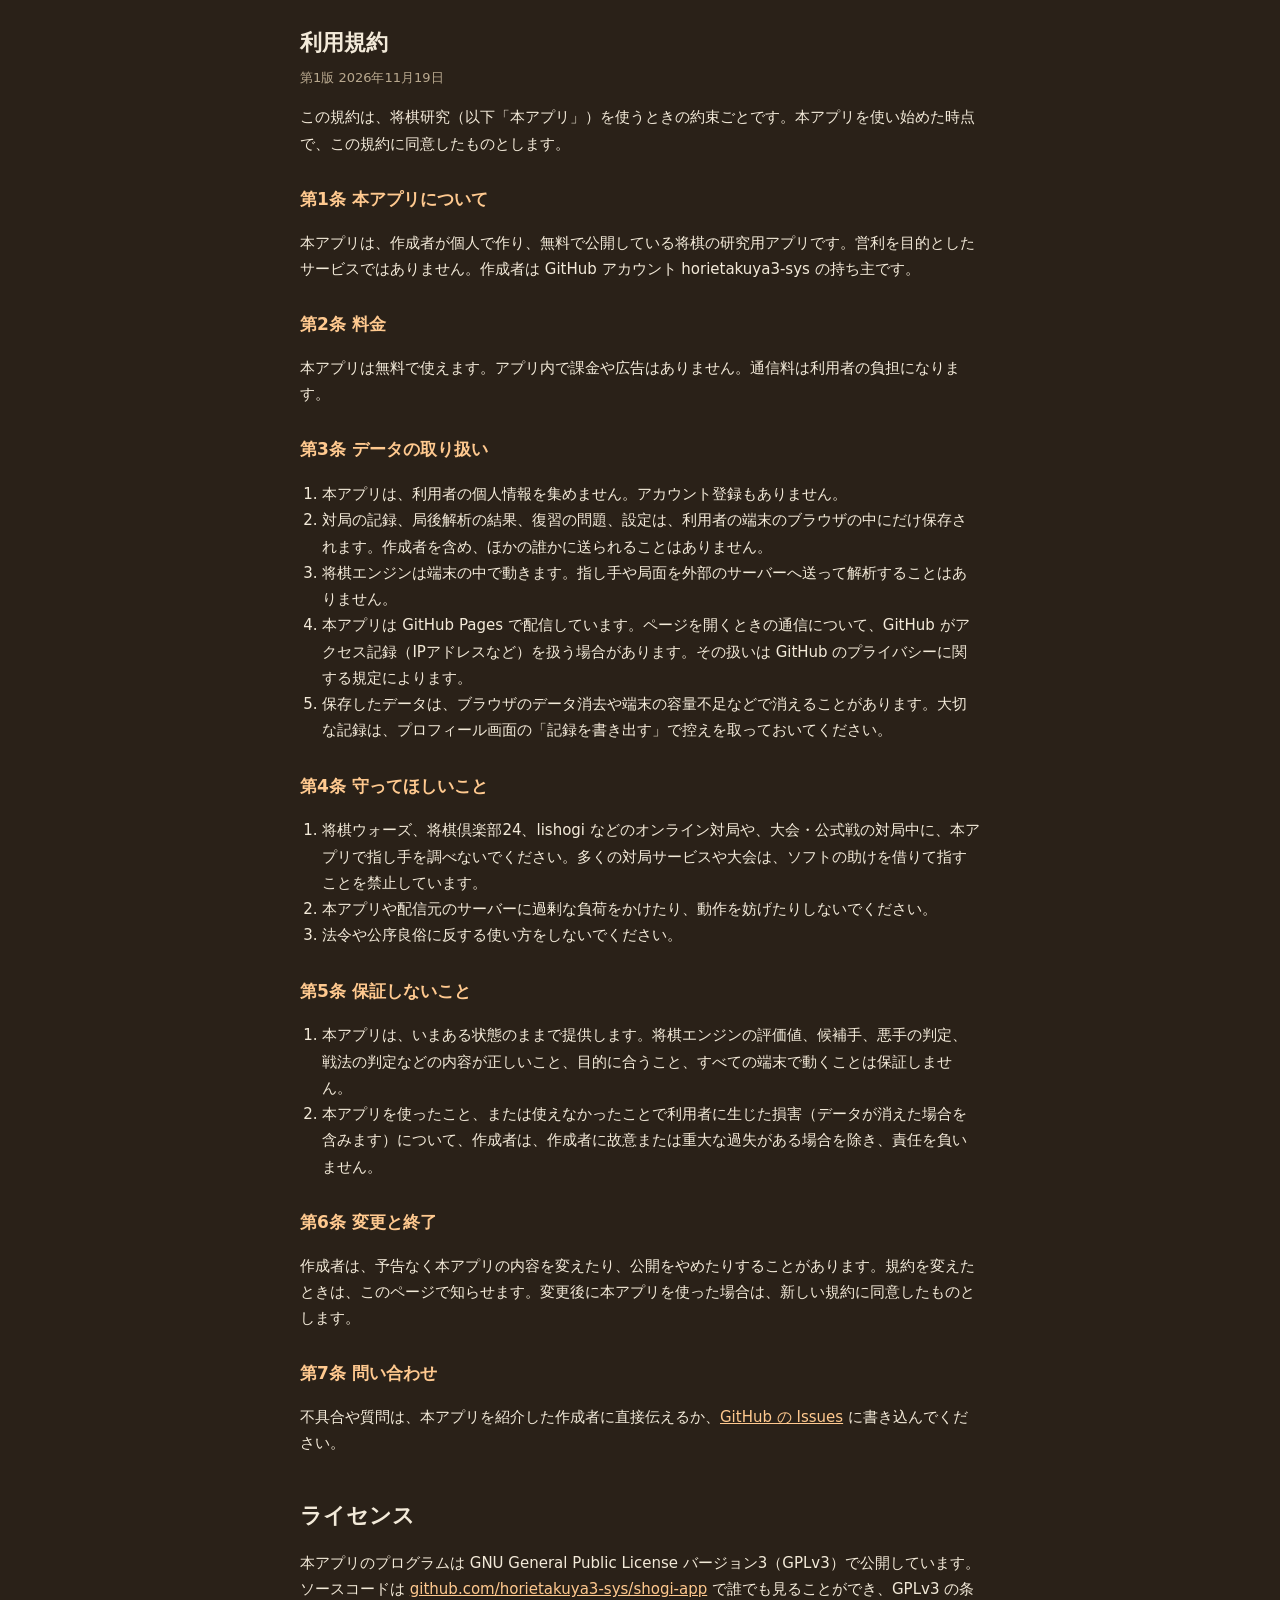
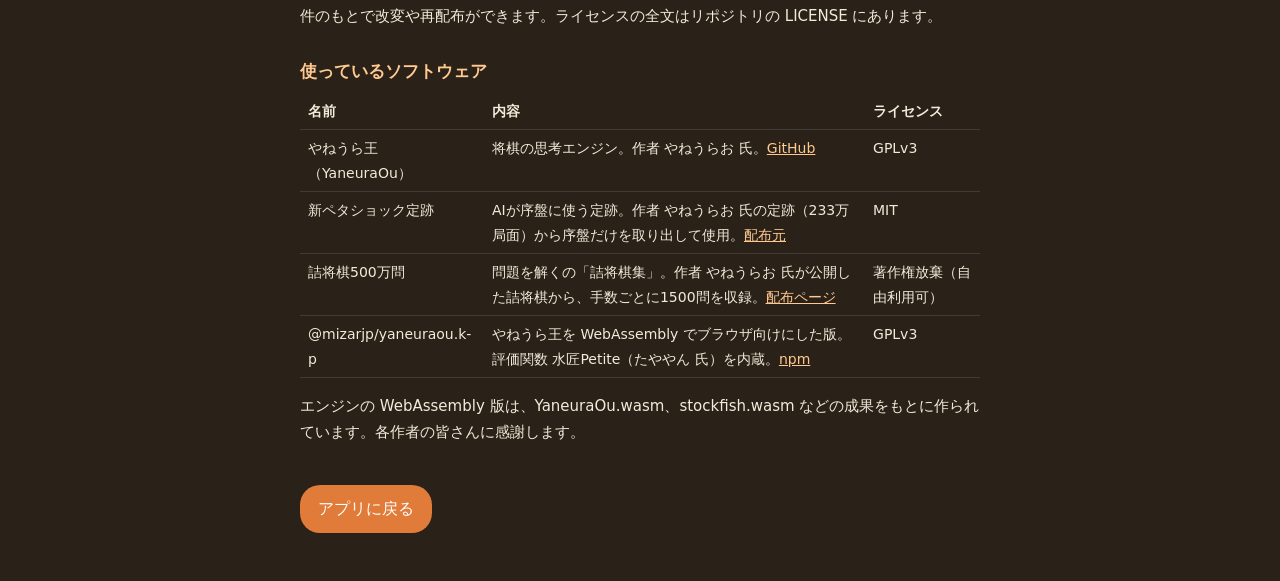
==== terms.html @ b6501771 "詰将棋集を追加（やねうら王「詰将棋500万問」から各手数1500問） - 3・5・7・9・11手詰めをそれぞれ1500問収録（作者は著作権を放棄、自由利用可） - 王手の連続で詰ませる判定。受け方はエ" ====
<!DOCTYPE html>
<html lang="ja">
<head>
<meta charset="utf-8">
<meta name="viewport" content="width=device-width, initial-scale=1, viewport-fit=cover">
<meta name="theme-color" content="#3b2f22">
<title>利用規約・ライセンス | 将棋研究</title>
<link rel="icon" href="icons/icon-192.png">
<script src="coi.js"></script>
<style>
  body { margin: 0; background: #2a2118; color: #f3ead9; font-family: system-ui, -apple-system, "Noto Sans JP", "Noto Sans CJK JP", sans-serif; line-height: 1.75; }
  main { max-width: 680px; margin: 0 auto; padding: 16px 18px 48px; }
  h1 { font-size: 22px; margin: 8px 0 4px; }
  h2 { font-size: 17px; margin: 28px 0 6px; color: #ffc98f; }
  p, li { font-size: 15px; }
  ol, ul { padding-left: 1.4em; }
  .date { color: #b9a98f; font-size: 13px; }
  a { color: #ffc98f; }
  .back { display: inline-block; margin-top: 24px; padding: 10px 18px; background: #e07b39; color: #fff; border-radius: 20px; text-decoration: none; }
  table { border-collapse: collapse; width: 100%; font-size: 14px; }
  th, td { text-align: left; padding: 6px 8px; border-bottom: 1px solid rgba(255,255,255,0.12); vertical-align: top; }
</style>
</head>
<body>
<main>
  <h1>利用規約</h1>
  <div class="date">第1版 2026年11月19日</div>

  <p>この規約は、将棋研究（以下「本アプリ」）を使うときの約束ごとです。本アプリを使い始めた時点で、この規約に同意したものとします。</p>

  <h2>第1条 本アプリについて</h2>
  <p>本アプリは、作成者が個人で作り、無料で公開している将棋の研究用アプリです。営利を目的としたサービスではありません。作成者は GitHub アカウント horietakuya3-sys の持ち主です。</p>

  <h2>第2条 料金</h2>
  <p>本アプリは無料で使えます。アプリ内で課金や広告はありません。通信料は利用者の負担になります。</p>

  <h2>第3条 データの取り扱い</h2>
  <ol>
    <li>本アプリは、利用者の個人情報を集めません。アカウント登録もありません。</li>
    <li>対局の記録、局後解析の結果、復習の問題、設定は、利用者の端末のブラウザの中にだけ保存されます。作成者を含め、ほかの誰かに送られることはありません。</li>
    <li>将棋エンジンは端末の中で動きます。指し手や局面を外部のサーバーへ送って解析することはありません。</li>
    <li>本アプリは GitHub Pages で配信しています。ページを開くときの通信について、GitHub がアクセス記録（IPアドレスなど）を扱う場合があります。その扱いは GitHub のプライバシーに関する規定によります。</li>
    <li>保存したデータは、ブラウザのデータ消去や端末の容量不足などで消えることがあります。大切な記録は、プロフィール画面の「記録を書き出す」で控えを取っておいてください。</li>
  </ol>

  <h2>第4条 守ってほしいこと</h2>
  <ol>
    <li>将棋ウォーズ、将棋倶楽部24、lishogi などのオンライン対局や、大会・公式戦の対局中に、本アプリで指し手を調べないでください。多くの対局サービスや大会は、ソフトの助けを借りて指すことを禁止しています。</li>
    <li>本アプリや配信元のサーバーに過剰な負荷をかけたり、動作を妨げたりしないでください。</li>
    <li>法令や公序良俗に反する使い方をしないでください。</li>
  </ol>

  <h2>第5条 保証しないこと</h2>
  <ol>
    <li>本アプリは、いまある状態のままで提供します。将棋エンジンの評価値、候補手、悪手の判定、戦法の判定などの内容が正しいこと、目的に合うこと、すべての端末で動くことは保証しません。</li>
    <li>本アプリを使ったこと、または使えなかったことで利用者に生じた損害（データが消えた場合を含みます）について、作成者は、作成者に故意または重大な過失がある場合を除き、責任を負いません。</li>
  </ol>

  <h2>第6条 変更と終了</h2>
  <p>作成者は、予告なく本アプリの内容を変えたり、公開をやめたりすることがあります。規約を変えたときは、このページで知らせます。変更後に本アプリを使った場合は、新しい規約に同意したものとします。</p>

  <h2>第7条 問い合わせ</h2>
  <p>不具合や質問は、本アプリを紹介した作成者に直接伝えるか、<a href="https://github.com/horietakuya3-sys/shogi-app/issues" target="_blank" rel="noopener">GitHub の Issues</a> に書き込んでください。</p>

  <h1 style="margin-top:40px">ライセンス</h1>
  <p>本アプリのプログラムは GNU General Public License バージョン3（GPLv3）で公開しています。ソースコードは <a href="https://github.com/horietakuya3-sys/shogi-app" target="_blank" rel="noopener">github.com/horietakuya3-sys/shogi-app</a> で誰でも見ることができ、GPLv3 の条件のもとで改変や再配布ができます。ライセンスの全文はリポジトリの LICENSE にあります。</p>

  <h2>使っているソフトウェア</h2>
  <table>
    <tr><th>名前</th><th>内容</th><th>ライセンス</th></tr>
    <tr><td>やねうら王（YaneuraOu）</td><td>将棋の思考エンジン。作者 やねうらお 氏。<a href="https://github.com/yaneurao/YaneuraOu" target="_blank" rel="noopener">GitHub</a></td><td>GPLv3</td></tr>
    <tr><td>新ペタショック定跡</td><td>AIが序盤に使う定跡。作者 やねうらお 氏の定跡（233万局面）から序盤だけを取り出して使用。<a href="https://github.com/yaneurao/YaneuraOu/releases/tag/new_petabook233" target="_blank" rel="noopener">配布元</a></td><td>MIT</td></tr>
    <tr><td>詰将棋500万問</td><td>問題を解くの「詰将棋集」。作者 やねうらお 氏が公開した詰将棋から、手数ごとに1500問を収録。<a href="https://yaneuraou.yaneu.com/2020/12/25/christmas-present/" target="_blank" rel="noopener">配布ページ</a></td><td>著作権放棄（自由利用可）</td></tr>
    <tr><td>@mizarjp/yaneuraou.k-p</td><td>やねうら王を WebAssembly でブラウザ向けにした版。評価関数 水匠Petite（たややん 氏）を内蔵。<a href="https://www.npmjs.com/package/@mizarjp/yaneuraou.k-p" target="_blank" rel="noopener">npm</a></td><td>GPLv3</td></tr>
  </table>
  <p>エンジンの WebAssembly 版は、YaneuraOu.wasm、stockfish.wasm などの成果をもとに作られています。各作者の皆さんに感謝します。</p>

  <a class="back" href="./">アプリに戻る</a>
</main>
</body>
</html>
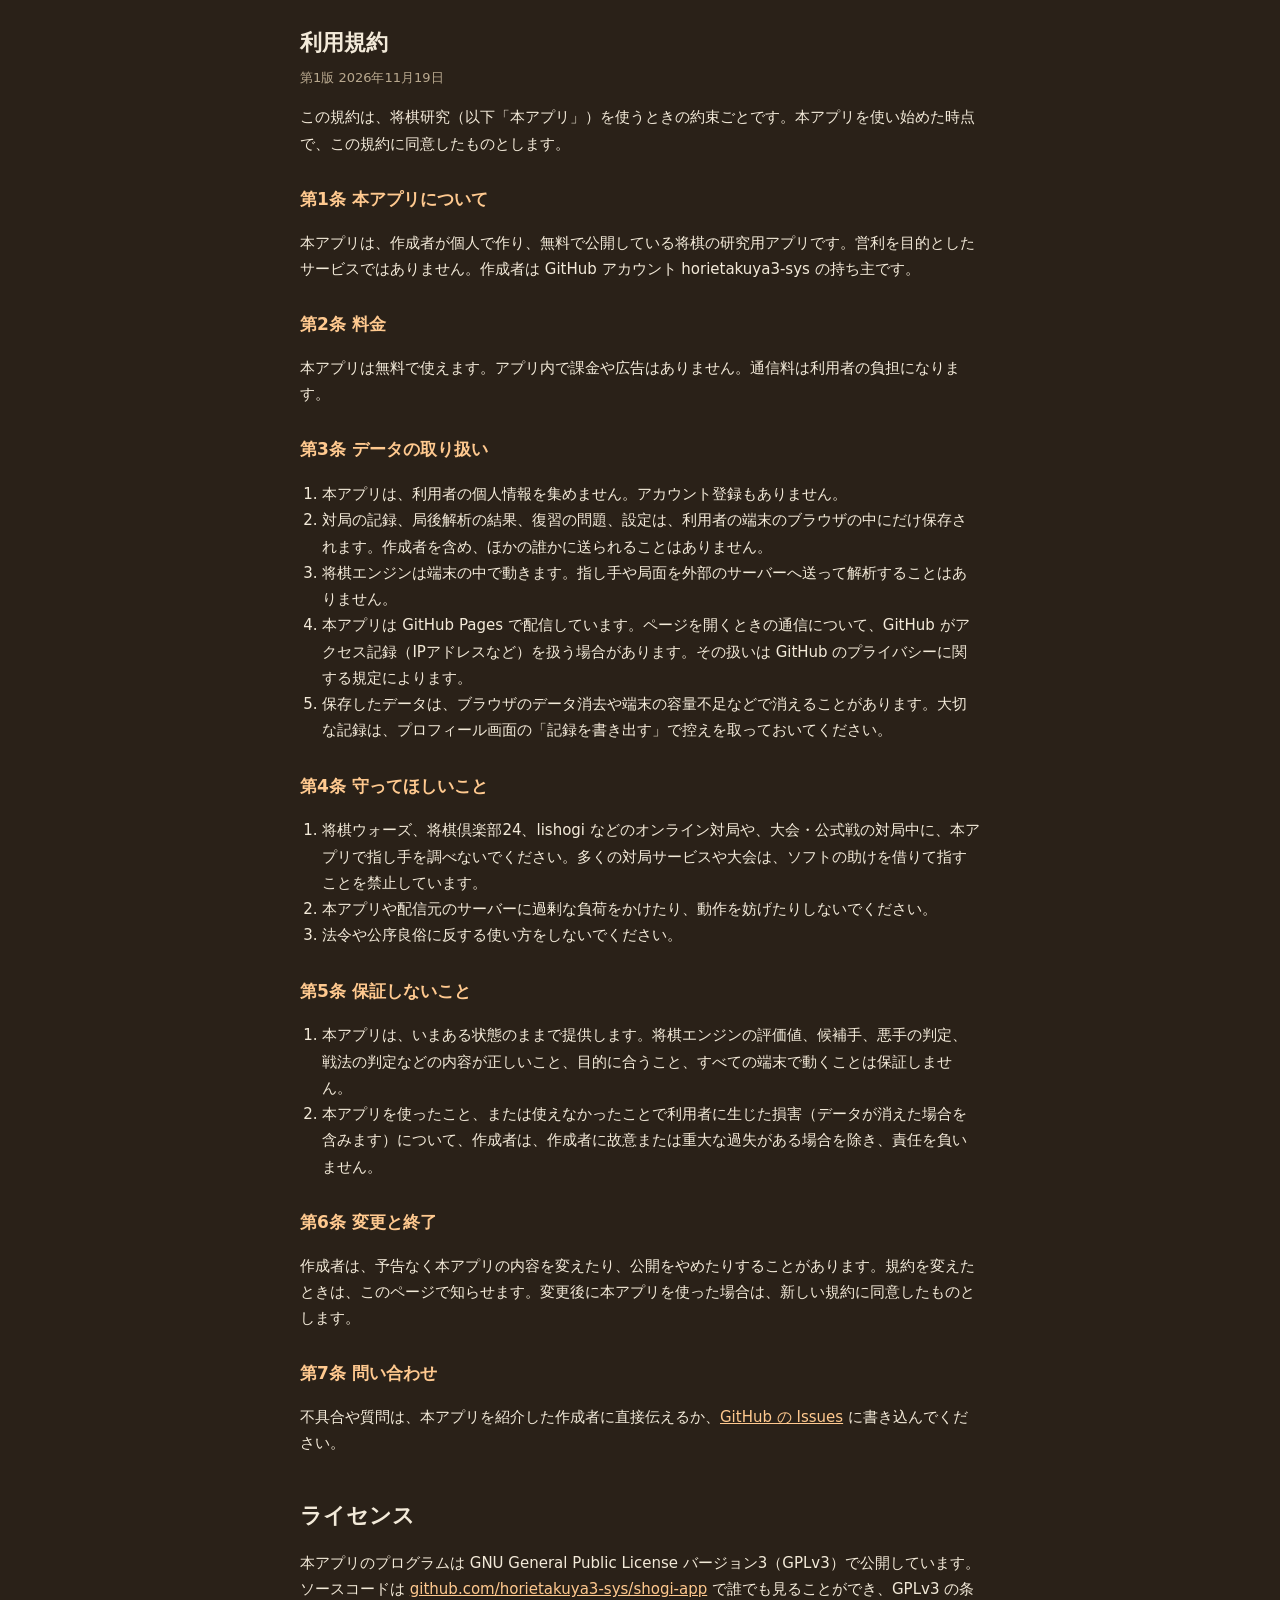
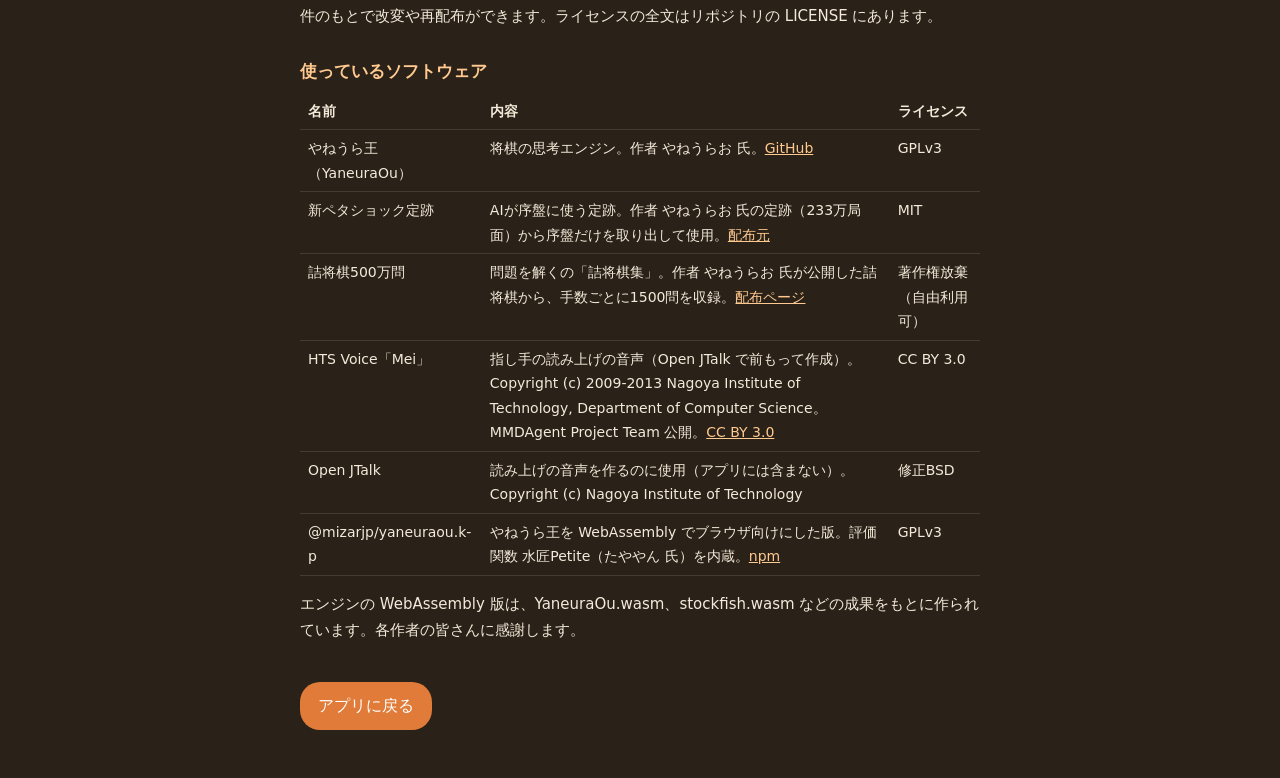
==== commit 383d9da3: "将棋の読み方に合わせた読み上げ音声を追加（v16） - Open JTalk と HTS Voice「Mei」（CC BY 3.0）で、座標を3モーラ目のあとで下がる1語（ななは↘ち）、駒の名前などを" ====
--- a/terms.html
+++ b/terms.html
@@ -71,6 +71,8 @@
     <tr><td>やねうら王（YaneuraOu）</td><td>将棋の思考エンジン。作者 やねうらお 氏。<a href="https://github.com/yaneurao/YaneuraOu" target="_blank" rel="noopener">GitHub</a></td><td>GPLv3</td></tr>
     <tr><td>新ペタショック定跡</td><td>AIが序盤に使う定跡。作者 やねうらお 氏の定跡（233万局面）から序盤だけを取り出して使用。<a href="https://github.com/yaneurao/YaneuraOu/releases/tag/new_petabook233" target="_blank" rel="noopener">配布元</a></td><td>MIT</td></tr>
     <tr><td>詰将棋500万問</td><td>問題を解くの「詰将棋集」。作者 やねうらお 氏が公開した詰将棋から、手数ごとに1500問を収録。<a href="https://yaneuraou.yaneu.com/2020/12/25/christmas-present/" target="_blank" rel="noopener">配布ページ</a></td><td>著作権放棄（自由利用可）</td></tr>
+    <tr><td>HTS Voice「Mei」</td><td>指し手の読み上げの音声（Open JTalk で前もって作成）。Copyright (c) 2009-2013 Nagoya Institute of Technology, Department of Computer Science。MMDAgent Project Team 公開。<a href="https://creativecommons.org/licenses/by/3.0/deed.ja" target="_blank" rel="noopener">CC BY 3.0</a></td><td>CC BY 3.0</td></tr>
+    <tr><td>Open JTalk</td><td>読み上げの音声を作るのに使用（アプリには含まない）。Copyright (c) Nagoya Institute of Technology</td><td>修正BSD</td></tr>
     <tr><td>@mizarjp/yaneuraou.k-p</td><td>やねうら王を WebAssembly でブラウザ向けにした版。評価関数 水匠Petite（たややん 氏）を内蔵。<a href="https://www.npmjs.com/package/@mizarjp/yaneuraou.k-p" target="_blank" rel="noopener">npm</a></td><td>GPLv3</td></tr>
   </table>
   <p>エンジンの WebAssembly 版は、YaneuraOu.wasm、stockfish.wasm などの成果をもとに作られています。各作者の皆さんに感謝します。</p>
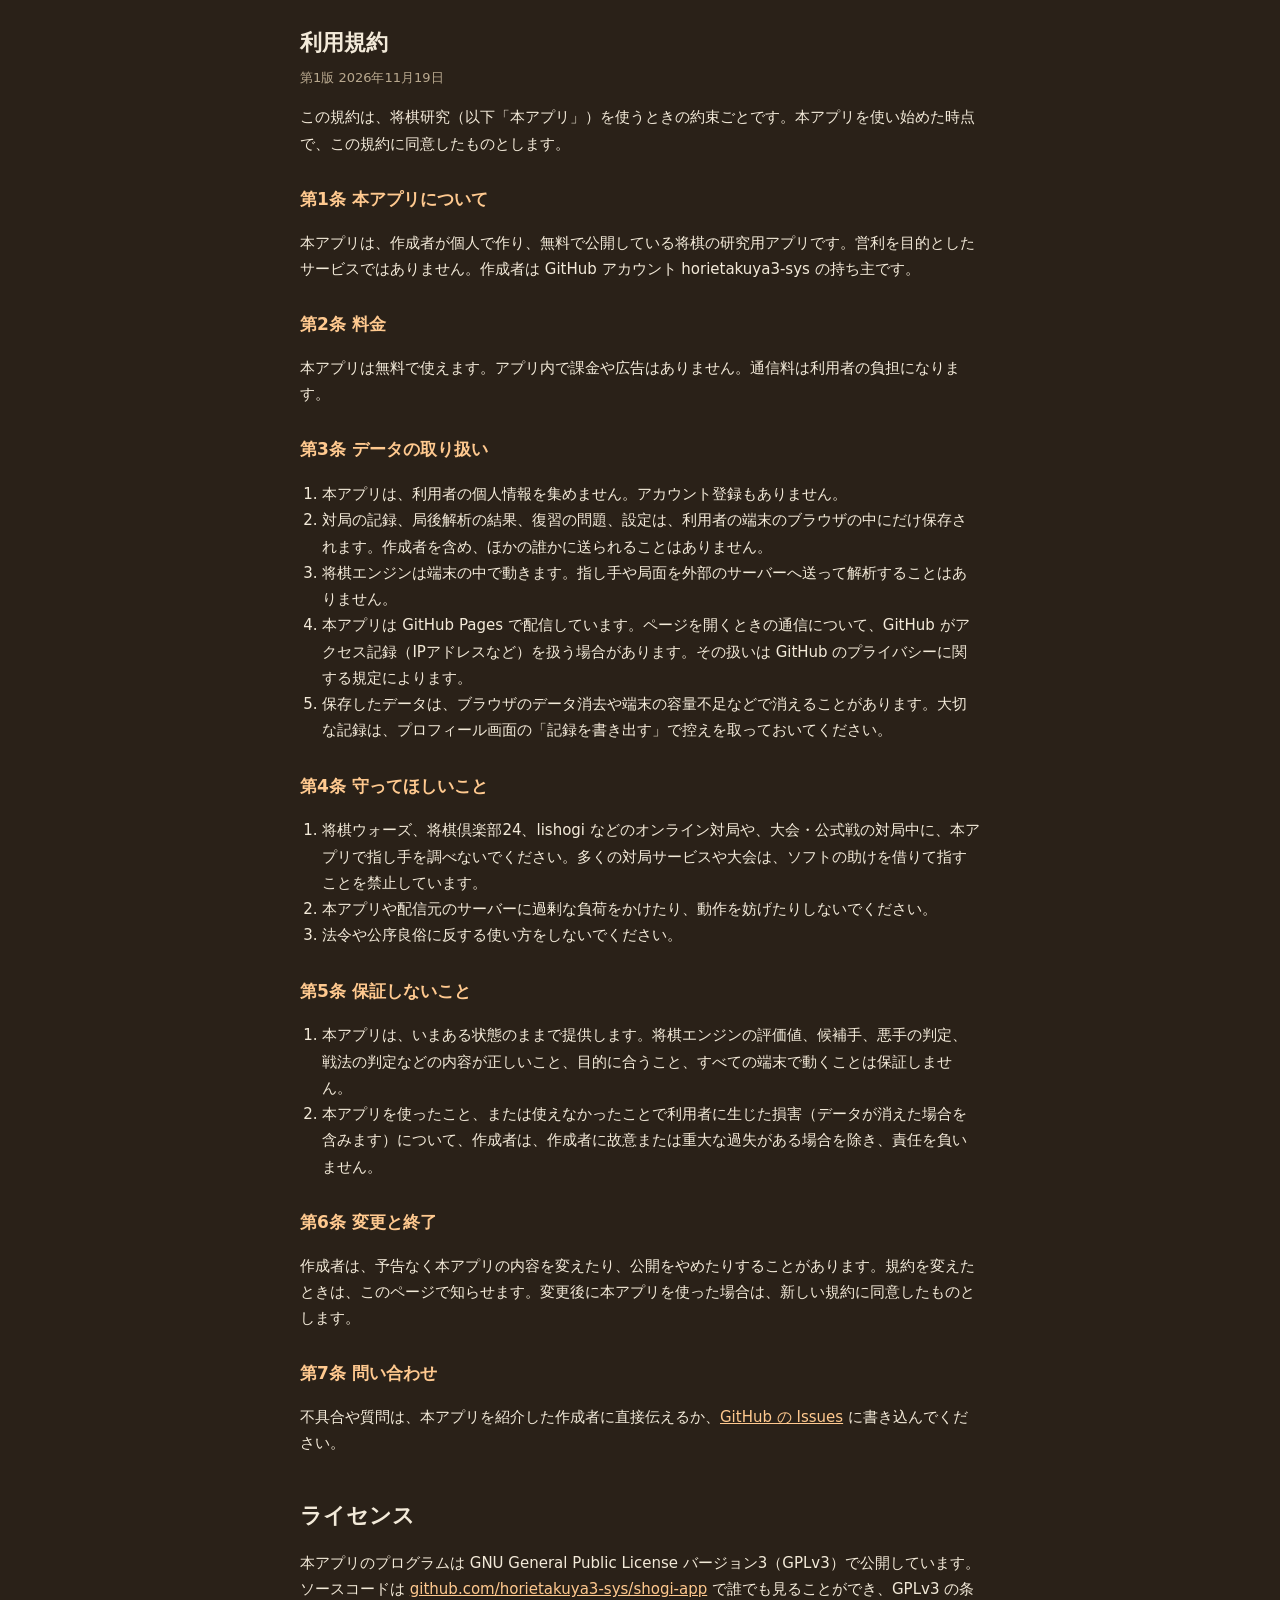
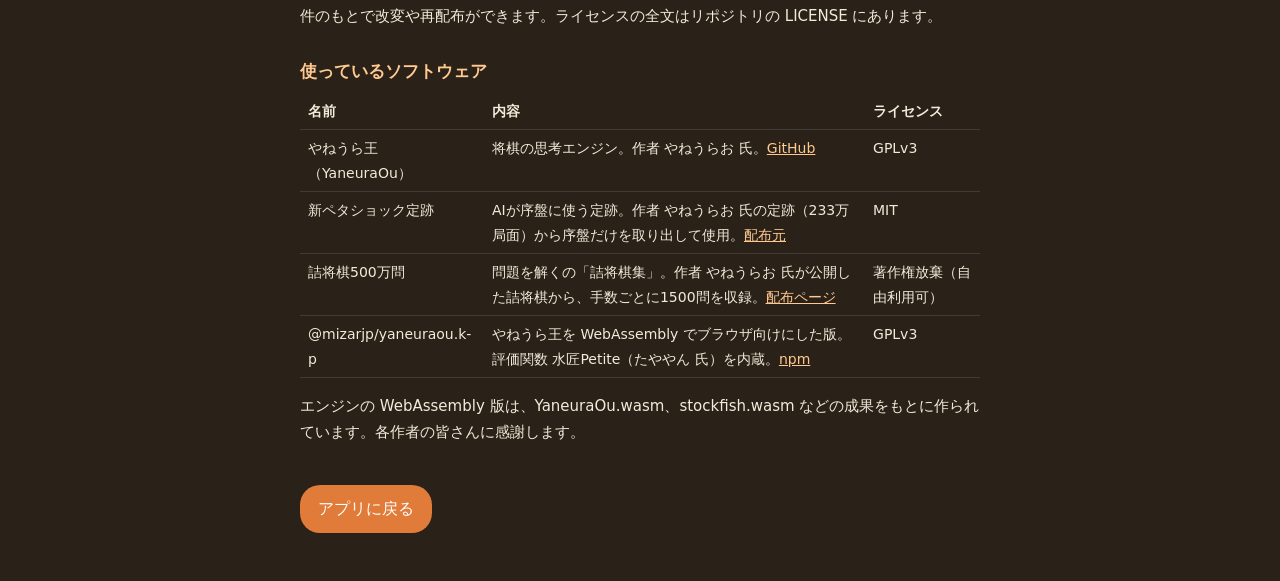
==== commit 3bb7aa0c: "作った読み上げ音声をやめ、端末の音声に戻す（v17） Co-Authored-By: Claude Opus 5.5 <noreply@anthropic.com> Claude-Session: h" ====
--- a/terms.html
+++ b/terms.html
@@ -71,8 +71,6 @@
     <tr><td>やねうら王（YaneuraOu）</td><td>将棋の思考エンジン。作者 やねうらお 氏。<a href="https://github.com/yaneurao/YaneuraOu" target="_blank" rel="noopener">GitHub</a></td><td>GPLv3</td></tr>
     <tr><td>新ペタショック定跡</td><td>AIが序盤に使う定跡。作者 やねうらお 氏の定跡（233万局面）から序盤だけを取り出して使用。<a href="https://github.com/yaneurao/YaneuraOu/releases/tag/new_petabook233" target="_blank" rel="noopener">配布元</a></td><td>MIT</td></tr>
     <tr><td>詰将棋500万問</td><td>問題を解くの「詰将棋集」。作者 やねうらお 氏が公開した詰将棋から、手数ごとに1500問を収録。<a href="https://yaneuraou.yaneu.com/2020/12/25/christmas-present/" target="_blank" rel="noopener">配布ページ</a></td><td>著作権放棄（自由利用可）</td></tr>
-    <tr><td>HTS Voice「Mei」</td><td>指し手の読み上げの音声（Open JTalk で前もって作成）。Copyright (c) 2009-2013 Nagoya Institute of Technology, Department of Computer Science。MMDAgent Project Team 公開。<a href="https://creativecommons.org/licenses/by/3.0/deed.ja" target="_blank" rel="noopener">CC BY 3.0</a></td><td>CC BY 3.0</td></tr>
-    <tr><td>Open JTalk</td><td>読み上げの音声を作るのに使用（アプリには含まない）。Copyright (c) Nagoya Institute of Technology</td><td>修正BSD</td></tr>
     <tr><td>@mizarjp/yaneuraou.k-p</td><td>やねうら王を WebAssembly でブラウザ向けにした版。評価関数 水匠Petite（たややん 氏）を内蔵。<a href="https://www.npmjs.com/package/@mizarjp/yaneuraou.k-p" target="_blank" rel="noopener">npm</a></td><td>GPLv3</td></tr>
   </table>
   <p>エンジンの WebAssembly 版は、YaneuraOu.wasm、stockfish.wasm などの成果をもとに作られています。各作者の皆さんに感謝します。</p>
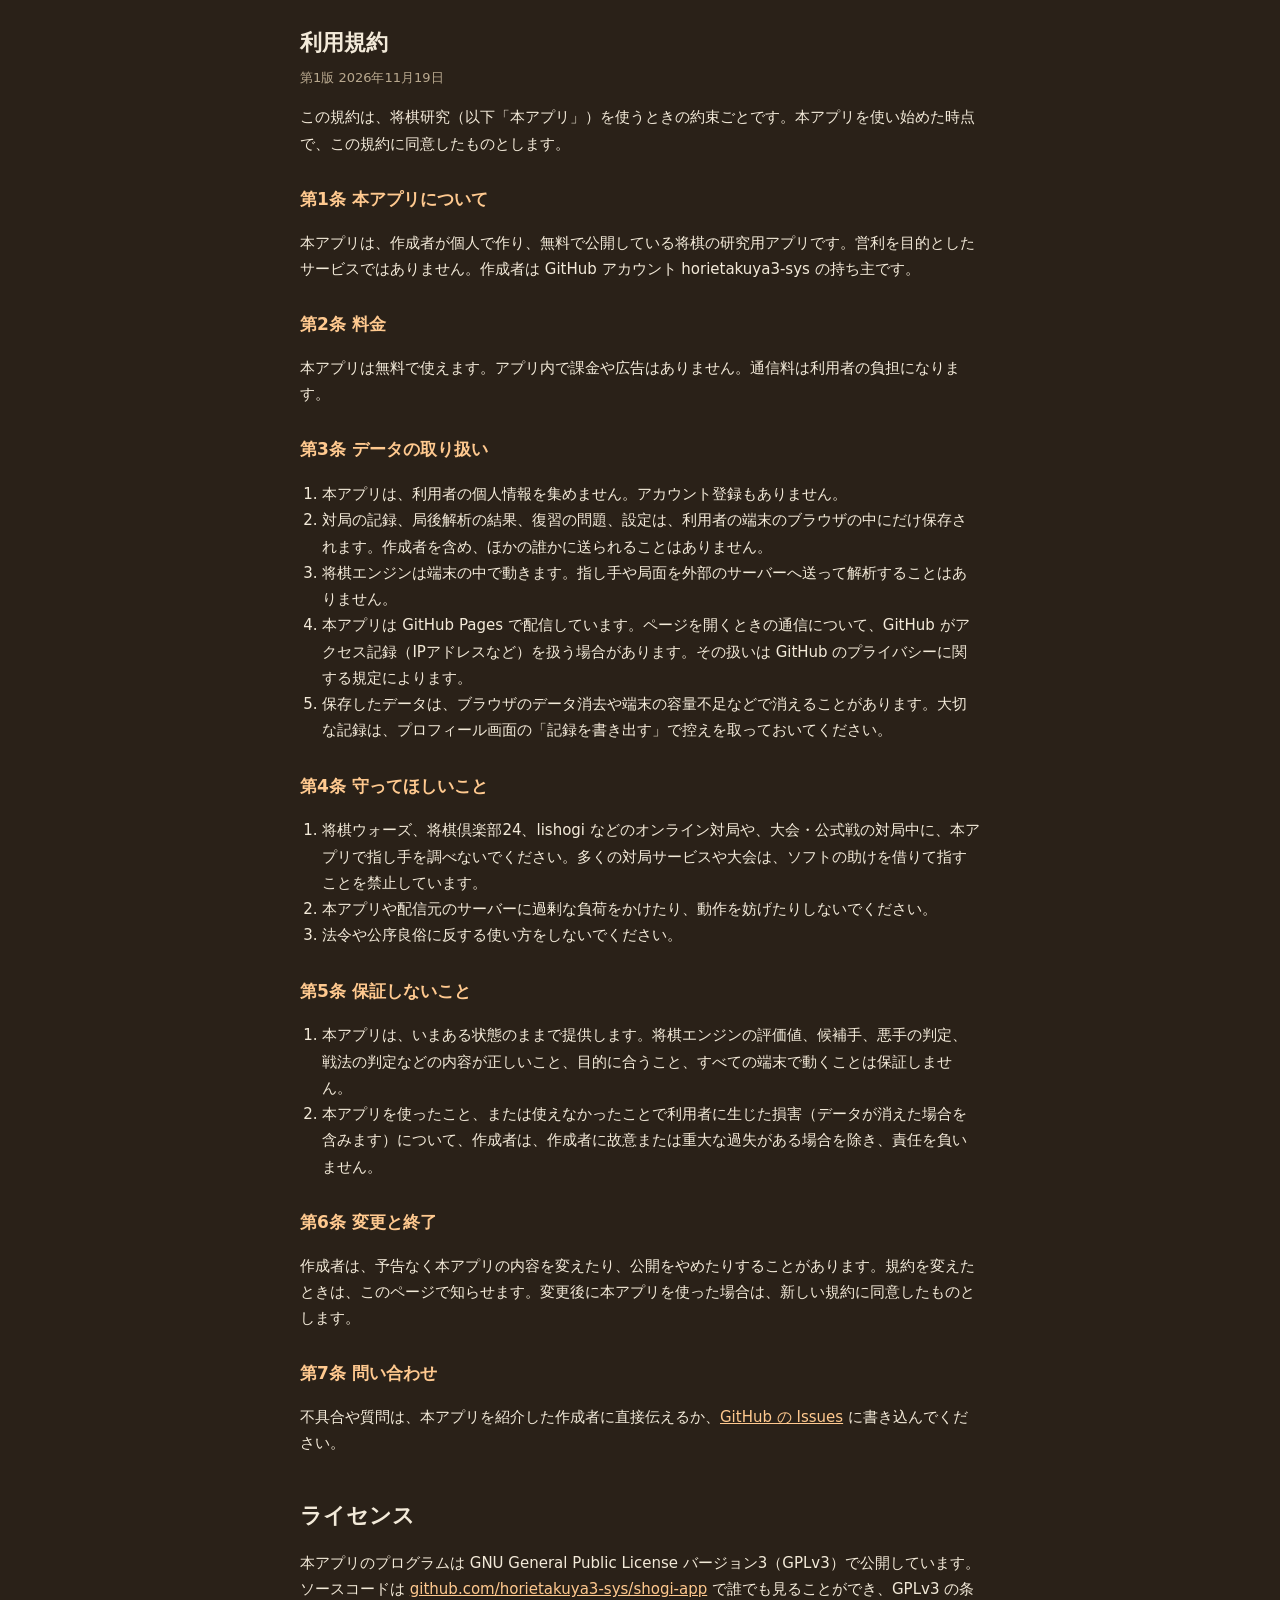
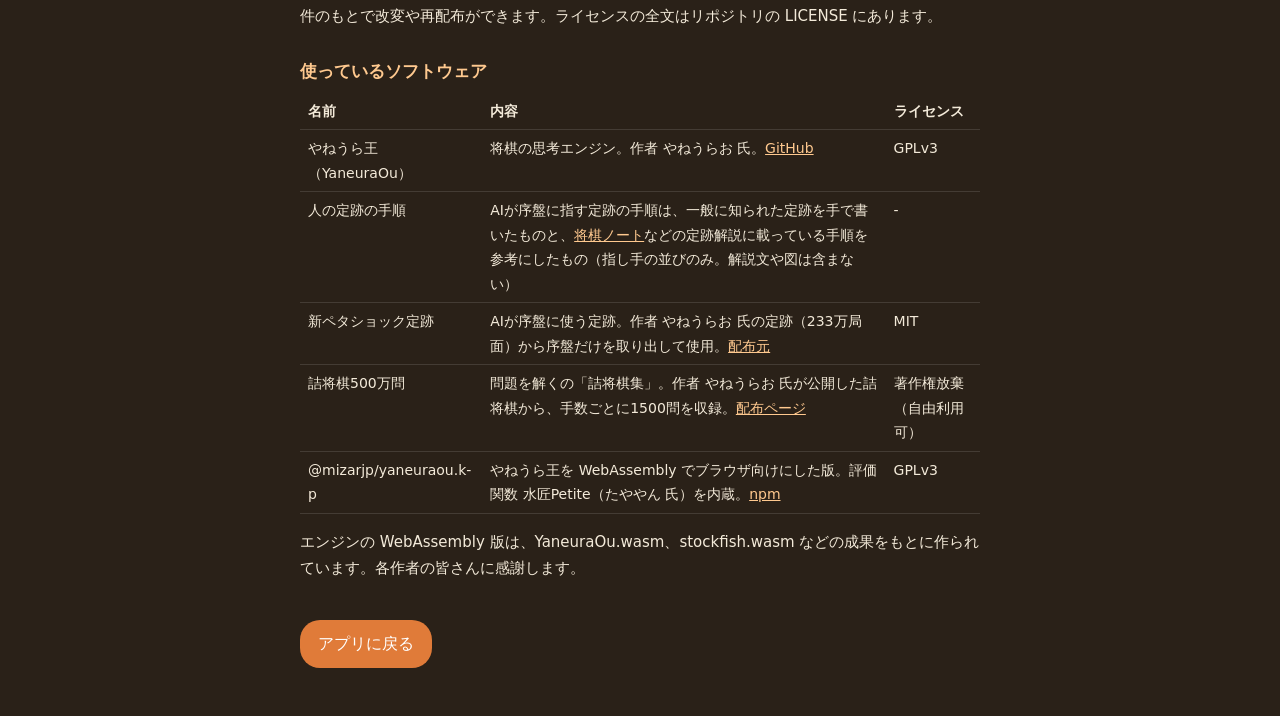
==== commit d8c897bd: "将棋ノートの定跡手順を参考に人の定跡を67本追加（v26） Co-Authored-By: Claude Opus 5.5 <noreply@anthropic.com> Claude-Session" ====
--- a/terms.html
+++ b/terms.html
@@ -69,6 +69,7 @@
   <table>
     <tr><th>名前</th><th>内容</th><th>ライセンス</th></tr>
     <tr><td>やねうら王（YaneuraOu）</td><td>将棋の思考エンジン。作者 やねうらお 氏。<a href="https://github.com/yaneurao/YaneuraOu" target="_blank" rel="noopener">GitHub</a></td><td>GPLv3</td></tr>
+    <tr><td>人の定跡の手順</td><td>AIが序盤に指す定跡の手順は、一般に知られた定跡を手で書いたものと、<a href="https://shoginote.com/" target="_blank" rel="noopener">将棋ノート</a>などの定跡解説に載っている手順を参考にしたもの（指し手の並びのみ。解説文や図は含まない）</td><td>-</td></tr>
     <tr><td>新ペタショック定跡</td><td>AIが序盤に使う定跡。作者 やねうらお 氏の定跡（233万局面）から序盤だけを取り出して使用。<a href="https://github.com/yaneurao/YaneuraOu/releases/tag/new_petabook233" target="_blank" rel="noopener">配布元</a></td><td>MIT</td></tr>
     <tr><td>詰将棋500万問</td><td>問題を解くの「詰将棋集」。作者 やねうらお 氏が公開した詰将棋から、手数ごとに1500問を収録。<a href="https://yaneuraou.yaneu.com/2020/12/25/christmas-present/" target="_blank" rel="noopener">配布ページ</a></td><td>著作権放棄（自由利用可）</td></tr>
     <tr><td>@mizarjp/yaneuraou.k-p</td><td>やねうら王を WebAssembly でブラウザ向けにした版。評価関数 水匠Petite（たややん 氏）を内蔵。<a href="https://www.npmjs.com/package/@mizarjp/yaneuraou.k-p" target="_blank" rel="noopener">npm</a></td><td>GPLv3</td></tr>
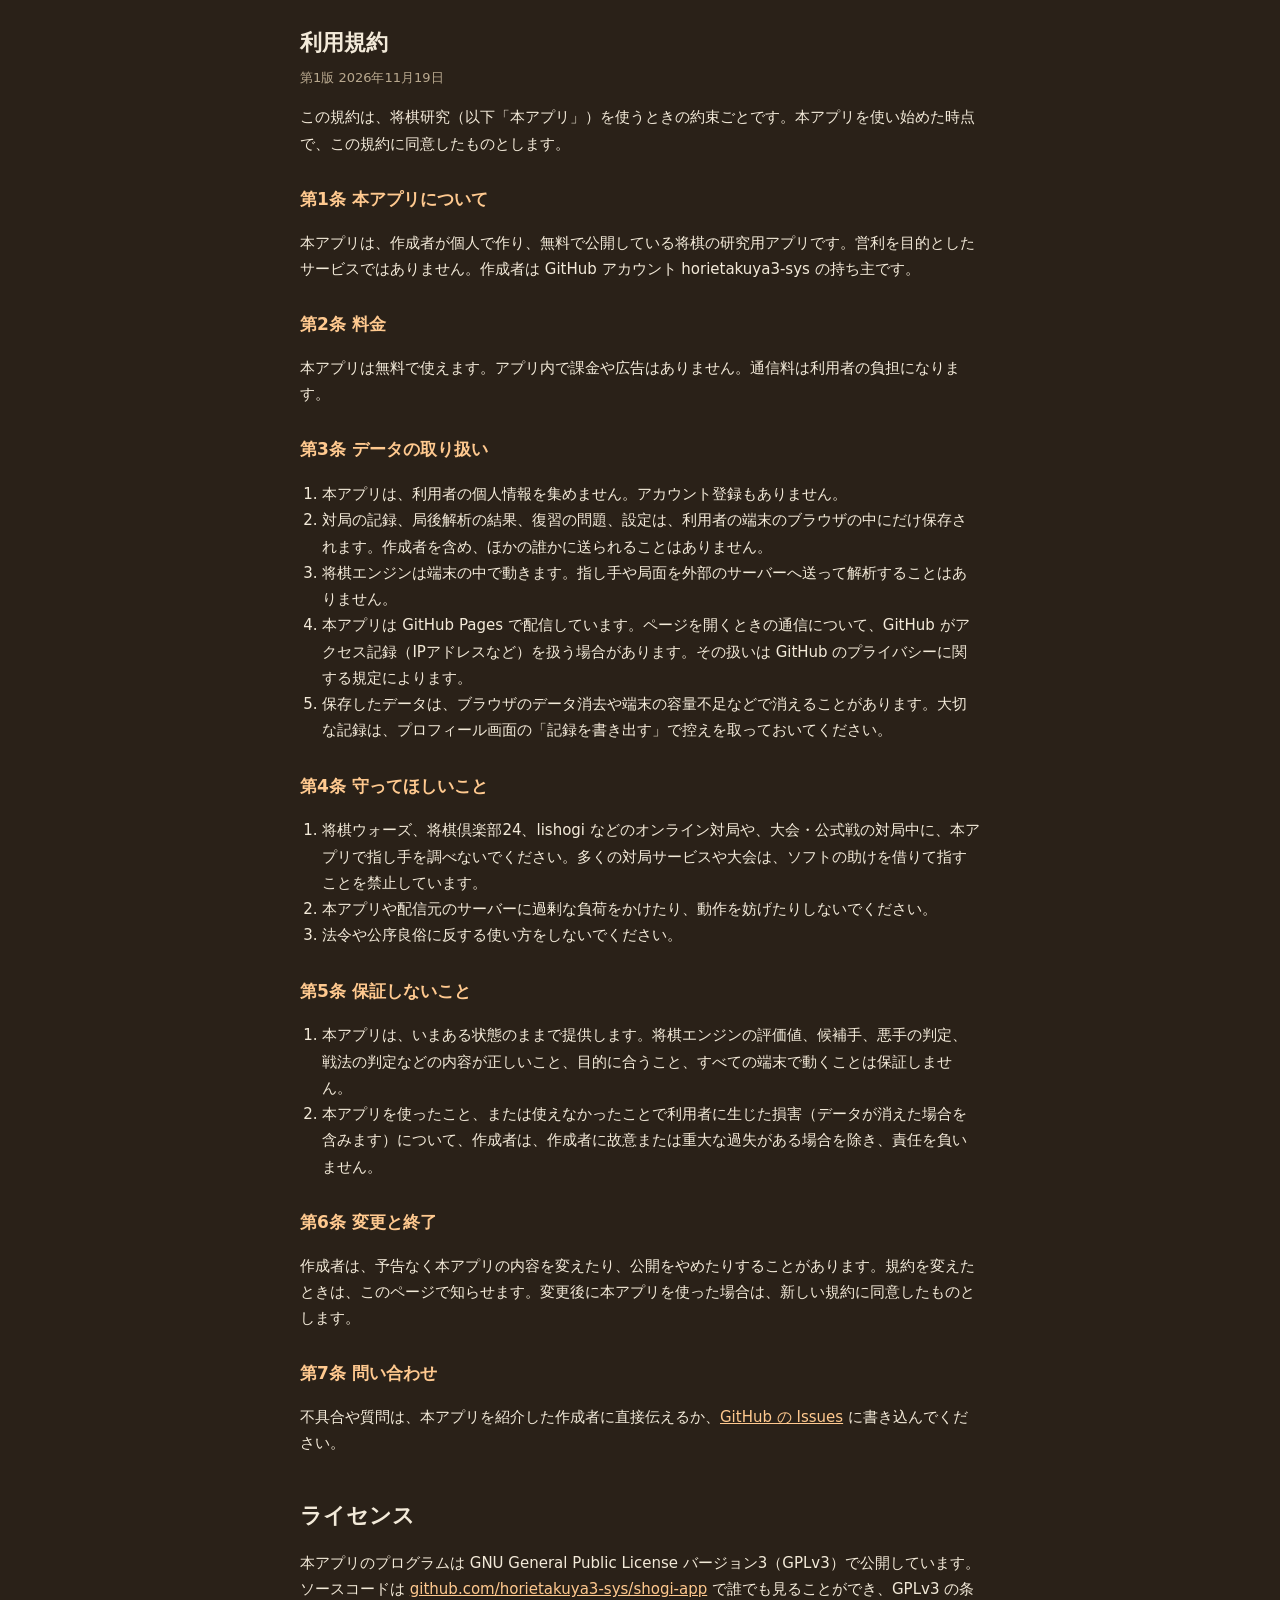
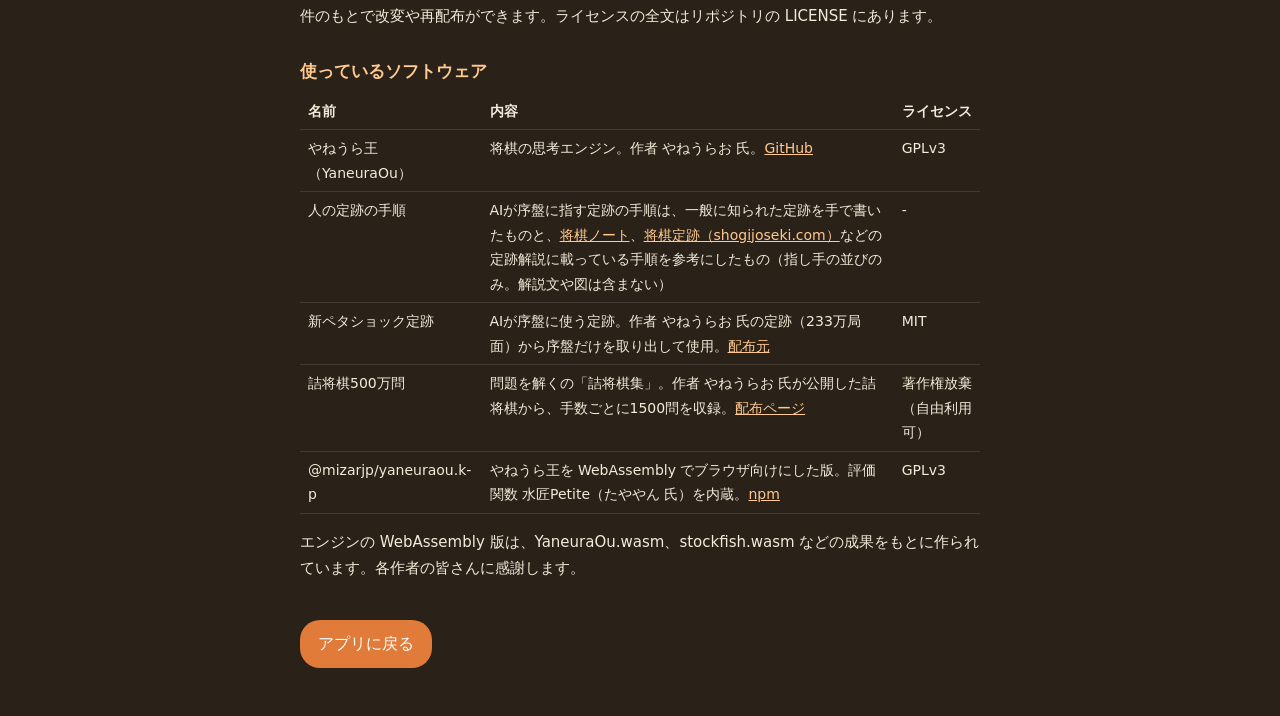
==== commit 78968238: "戦法に右四間・エルモ急戦・ミレニアム・藤井システム、囲いにエルモ・ミレニアムを追加、shogijoseki.com の定跡38本（v27） Co-Authored-By: Claude Opus 5." ====
--- a/terms.html
+++ b/terms.html
@@ -69,7 +69,7 @@
   <table>
     <tr><th>名前</th><th>内容</th><th>ライセンス</th></tr>
     <tr><td>やねうら王（YaneuraOu）</td><td>将棋の思考エンジン。作者 やねうらお 氏。<a href="https://github.com/yaneurao/YaneuraOu" target="_blank" rel="noopener">GitHub</a></td><td>GPLv3</td></tr>
-    <tr><td>人の定跡の手順</td><td>AIが序盤に指す定跡の手順は、一般に知られた定跡を手で書いたものと、<a href="https://shoginote.com/" target="_blank" rel="noopener">将棋ノート</a>などの定跡解説に載っている手順を参考にしたもの（指し手の並びのみ。解説文や図は含まない）</td><td>-</td></tr>
+    <tr><td>人の定跡の手順</td><td>AIが序盤に指す定跡の手順は、一般に知られた定跡を手で書いたものと、<a href="https://shoginote.com/" target="_blank" rel="noopener">将棋ノート</a>、<a href="https://shogijoseki.com/" target="_blank" rel="noopener">将棋定跡（shogijoseki.com）</a>などの定跡解説に載っている手順を参考にしたもの（指し手の並びのみ。解説文や図は含まない）</td><td>-</td></tr>
     <tr><td>新ペタショック定跡</td><td>AIが序盤に使う定跡。作者 やねうらお 氏の定跡（233万局面）から序盤だけを取り出して使用。<a href="https://github.com/yaneurao/YaneuraOu/releases/tag/new_petabook233" target="_blank" rel="noopener">配布元</a></td><td>MIT</td></tr>
     <tr><td>詰将棋500万問</td><td>問題を解くの「詰将棋集」。作者 やねうらお 氏が公開した詰将棋から、手数ごとに1500問を収録。<a href="https://yaneuraou.yaneu.com/2020/12/25/christmas-present/" target="_blank" rel="noopener">配布ページ</a></td><td>著作権放棄（自由利用可）</td></tr>
     <tr><td>@mizarjp/yaneuraou.k-p</td><td>やねうら王を WebAssembly でブラウザ向けにした版。評価関数 水匠Petite（たややん 氏）を内蔵。<a href="https://www.npmjs.com/package/@mizarjp/yaneuraou.k-p" target="_blank" rel="noopener">npm</a></td><td>GPLv3</td></tr>
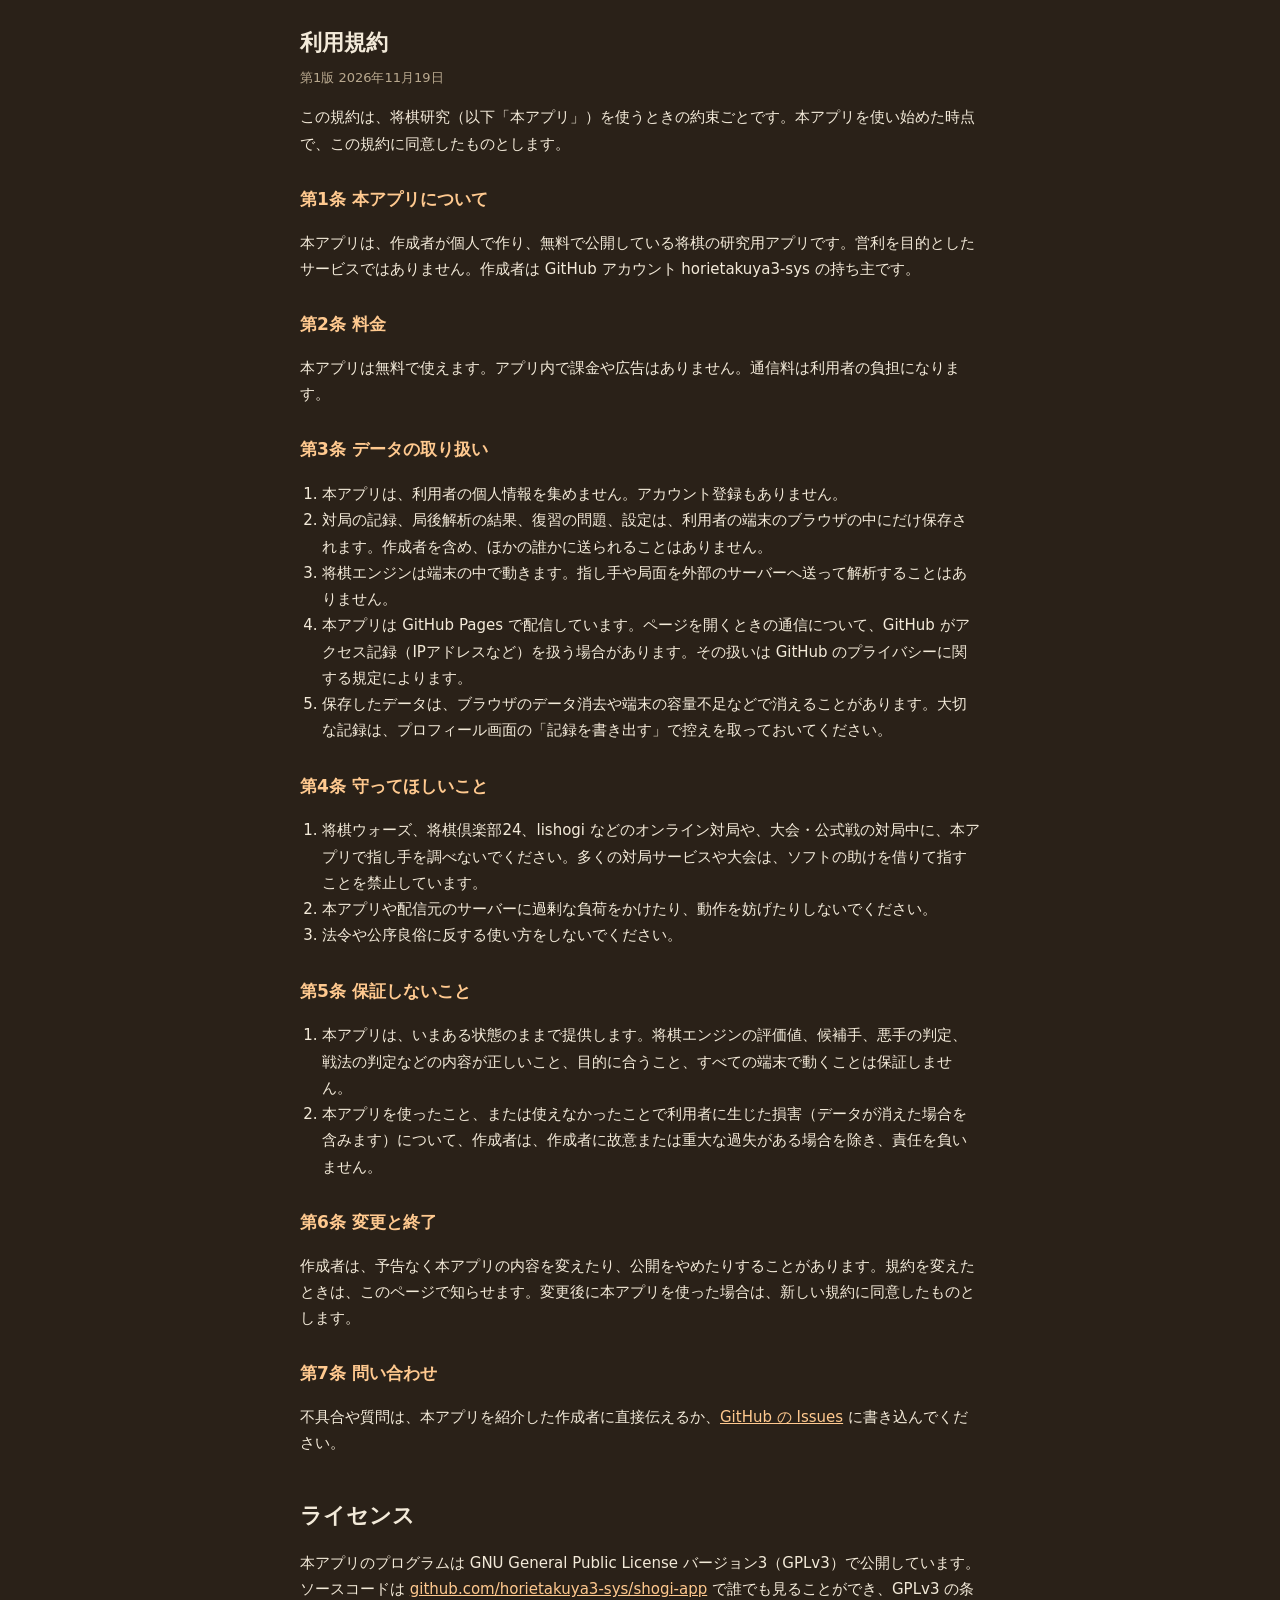
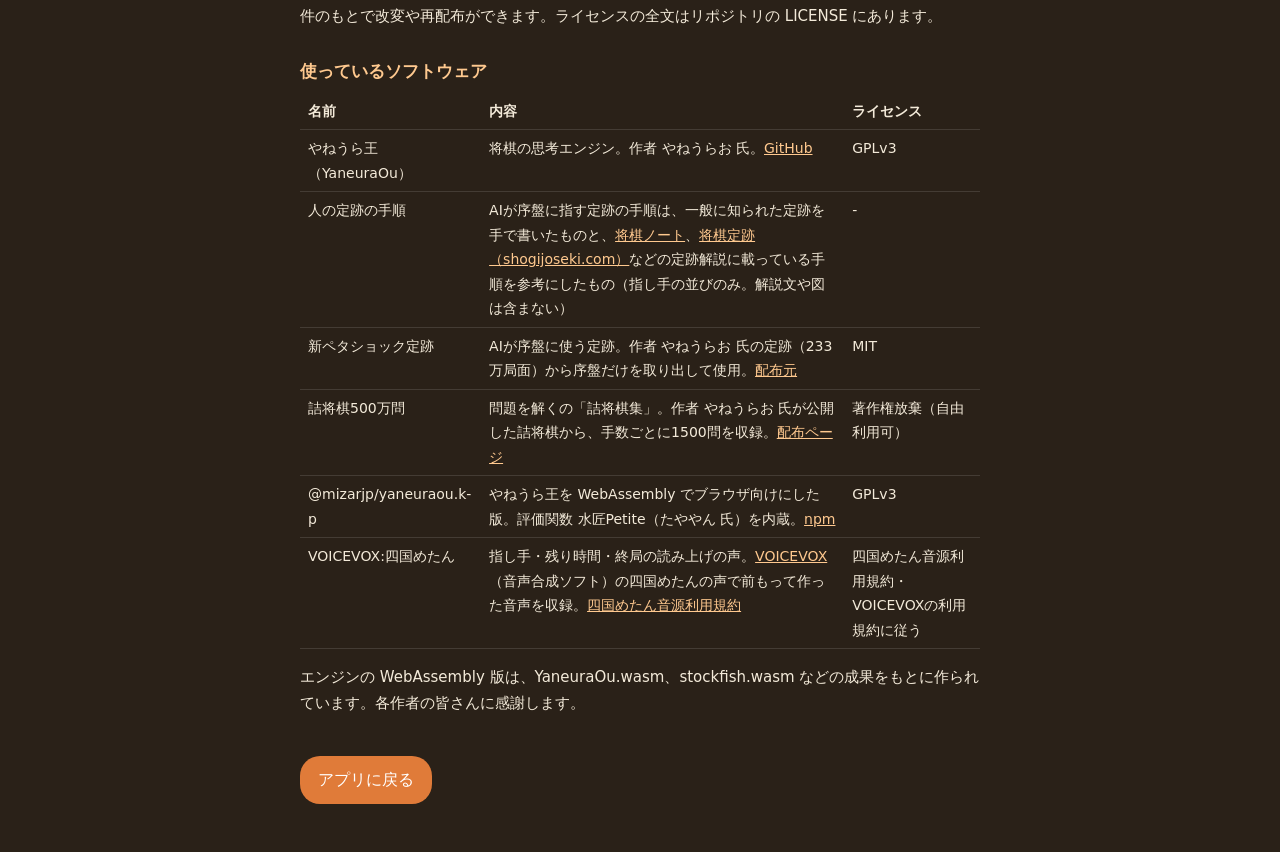
==== commit bd42eea5: "v41: 読み上げをVOICEVOX:四国めたんの音声に 一手ぶん（座標＋駒＋成・不成・打）を丸ごと前もって作った音声（3173個、約16MB）を voice/metan/ に置き、Web Audio" ====
--- a/terms.html
+++ b/terms.html
@@ -73,10 +73,19 @@
     <tr><td>新ペタショック定跡</td><td>AIが序盤に使う定跡。作者 やねうらお 氏の定跡（233万局面）から序盤だけを取り出して使用。<a href="https://github.com/yaneurao/YaneuraOu/releases/tag/new_petabook233" target="_blank" rel="noopener">配布元</a></td><td>MIT</td></tr>
     <tr><td>詰将棋500万問</td><td>問題を解くの「詰将棋集」。作者 やねうらお 氏が公開した詰将棋から、手数ごとに1500問を収録。<a href="https://yaneuraou.yaneu.com/2020/12/25/christmas-present/" target="_blank" rel="noopener">配布ページ</a></td><td>著作権放棄（自由利用可）</td></tr>
     <tr><td>@mizarjp/yaneuraou.k-p</td><td>やねうら王を WebAssembly でブラウザ向けにした版。評価関数 水匠Petite（たややん 氏）を内蔵。<a href="https://www.npmjs.com/package/@mizarjp/yaneuraou.k-p" target="_blank" rel="noopener">npm</a></td><td>GPLv3</td></tr>
+    <tr><td>VOICEVOX:四国めたん</td><td>指し手・残り時間・終局の読み上げの声。<a href="https://voicevox.hiroshiba.jp/" target="_blank" rel="noopener">VOICEVOX</a>（音声合成ソフト）の四国めたんの声で前もって作った音声を収録。<a href="https://zunko.jp/con_ongen_kiyaku.html" target="_blank" rel="noopener">四国めたん音源利用規約</a></td><td>四国めたん音源利用規約・VOICEVOXの利用規約に従う</td></tr>
   </table>
   <p>エンジンの WebAssembly 版は、YaneuraOu.wasm、stockfish.wasm などの成果をもとに作られています。各作者の皆さんに感謝します。</p>
 
-  <a class="back" href="./">アプリに戻る</a>
+  <a class="back" href="./" id="back">アプリに戻る</a>
+  <script>
+    // アプリから開いたときは履歴を戻る（戻るボタンでこのページに来ないように）。直接開いたときは置き換えて移る
+    document.getElementById('back').onclick = (e) => {
+      e.preventDefault();
+      const fromApp = document.referrer && new URL(document.referrer).origin === location.origin && history.length > 1;
+      if (fromApp) history.back(); else location.replace('./');
+    };
+  </script>
 </main>
 </body>
 </html>
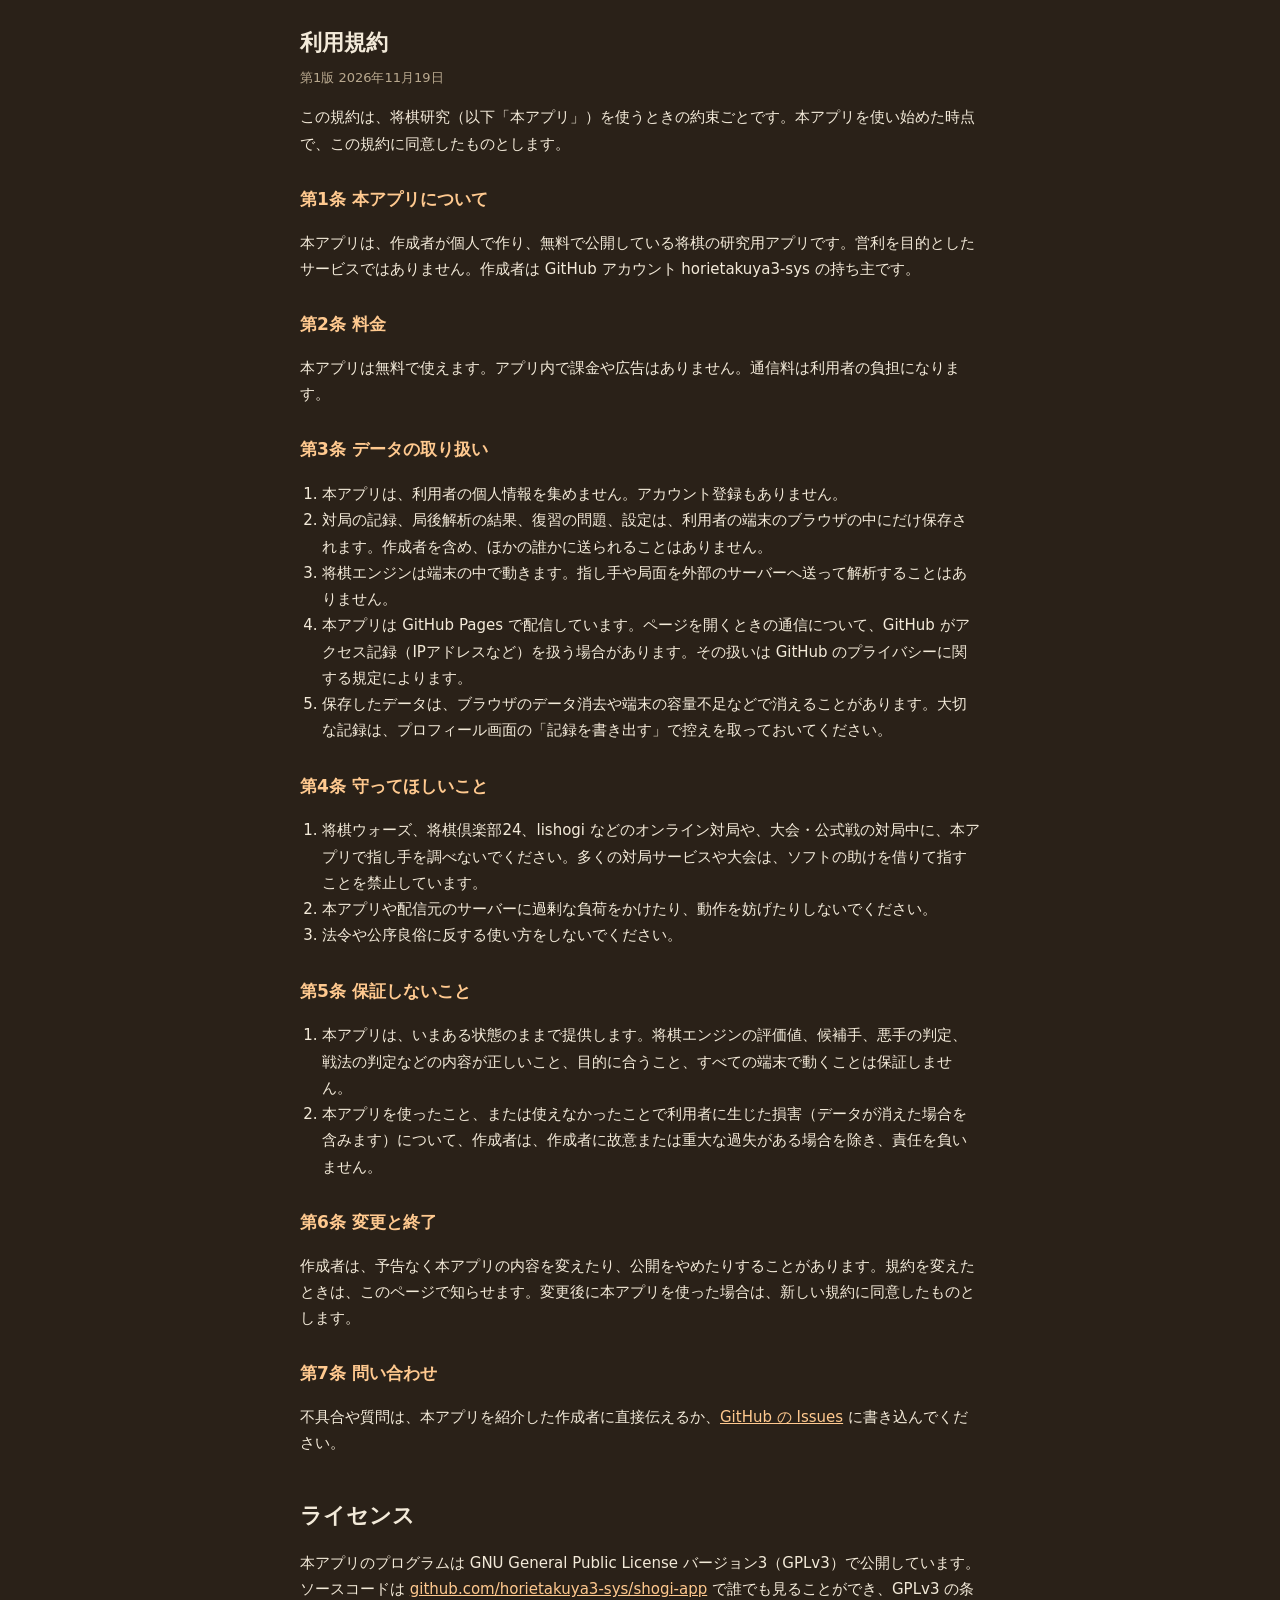
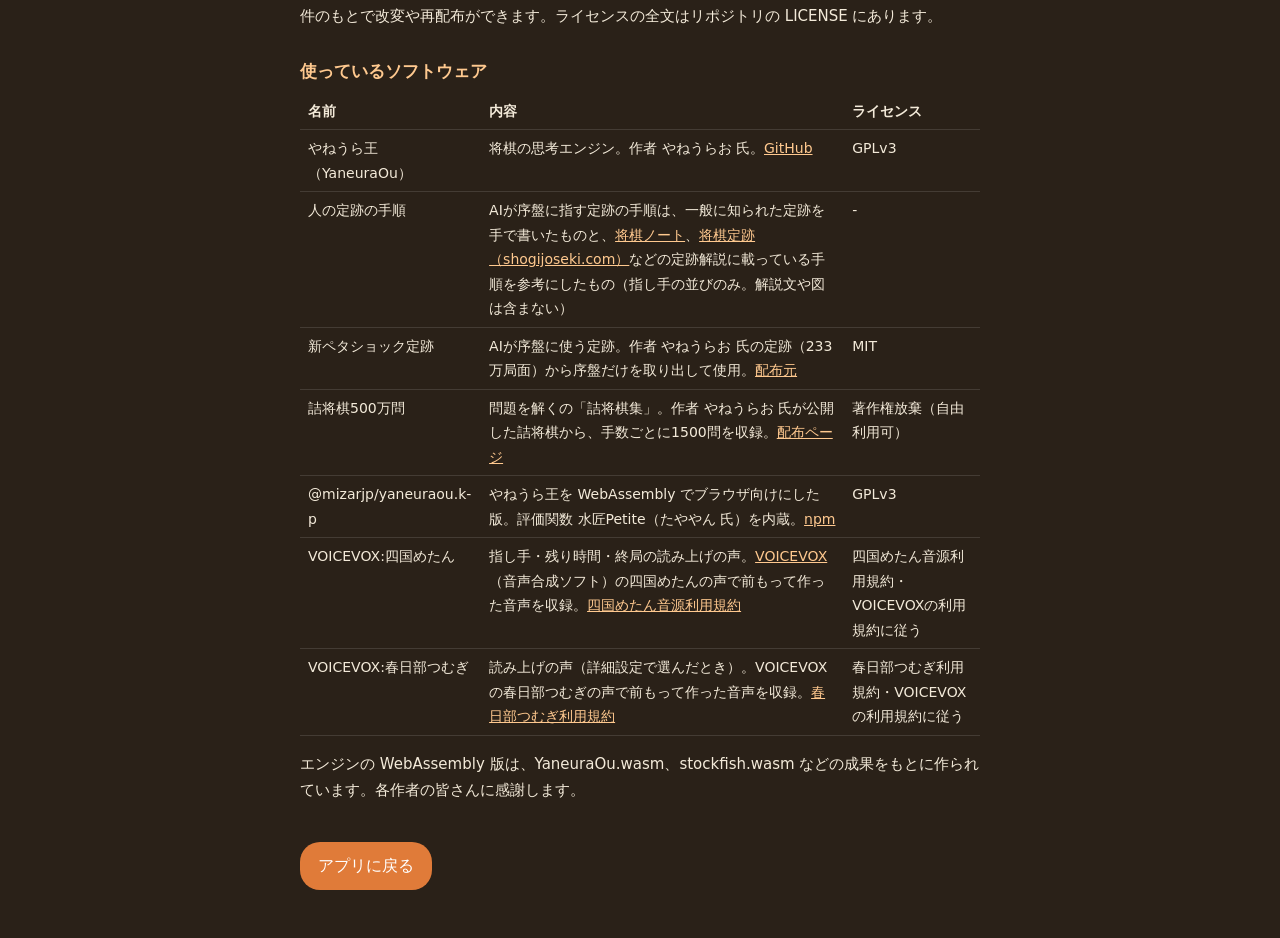
==== commit e0a555b7: "v51: 読み上げの声に春日部つむぎを追加 VOICEVOX:春日部つむぎ（ノーマル）で一手ぶんを丸ごと作った音声3173個（約16MB）を voice/tsumugi/ に置き、詳細設定の「読み上げ" ====
--- a/terms.html
+++ b/terms.html
@@ -74,6 +74,7 @@
     <tr><td>詰将棋500万問</td><td>問題を解くの「詰将棋集」。作者 やねうらお 氏が公開した詰将棋から、手数ごとに1500問を収録。<a href="https://yaneuraou.yaneu.com/2020/12/25/christmas-present/" target="_blank" rel="noopener">配布ページ</a></td><td>著作権放棄（自由利用可）</td></tr>
     <tr><td>@mizarjp/yaneuraou.k-p</td><td>やねうら王を WebAssembly でブラウザ向けにした版。評価関数 水匠Petite（たややん 氏）を内蔵。<a href="https://www.npmjs.com/package/@mizarjp/yaneuraou.k-p" target="_blank" rel="noopener">npm</a></td><td>GPLv3</td></tr>
     <tr><td>VOICEVOX:四国めたん</td><td>指し手・残り時間・終局の読み上げの声。<a href="https://voicevox.hiroshiba.jp/" target="_blank" rel="noopener">VOICEVOX</a>（音声合成ソフト）の四国めたんの声で前もって作った音声を収録。<a href="https://zunko.jp/con_ongen_kiyaku.html" target="_blank" rel="noopener">四国めたん音源利用規約</a></td><td>四国めたん音源利用規約・VOICEVOXの利用規約に従う</td></tr>
+    <tr><td>VOICEVOX:春日部つむぎ</td><td>読み上げの声（詳細設定で選んだとき）。VOICEVOXの春日部つむぎの声で前もって作った音声を収録。<a href="https://tsumugi-official.studio.site/rule" target="_blank" rel="noopener">春日部つむぎ利用規約</a></td><td>春日部つむぎ利用規約・VOICEVOXの利用規約に従う</td></tr>
   </table>
   <p>エンジンの WebAssembly 版は、YaneuraOu.wasm、stockfish.wasm などの成果をもとに作られています。各作者の皆さんに感謝します。</p>
 
